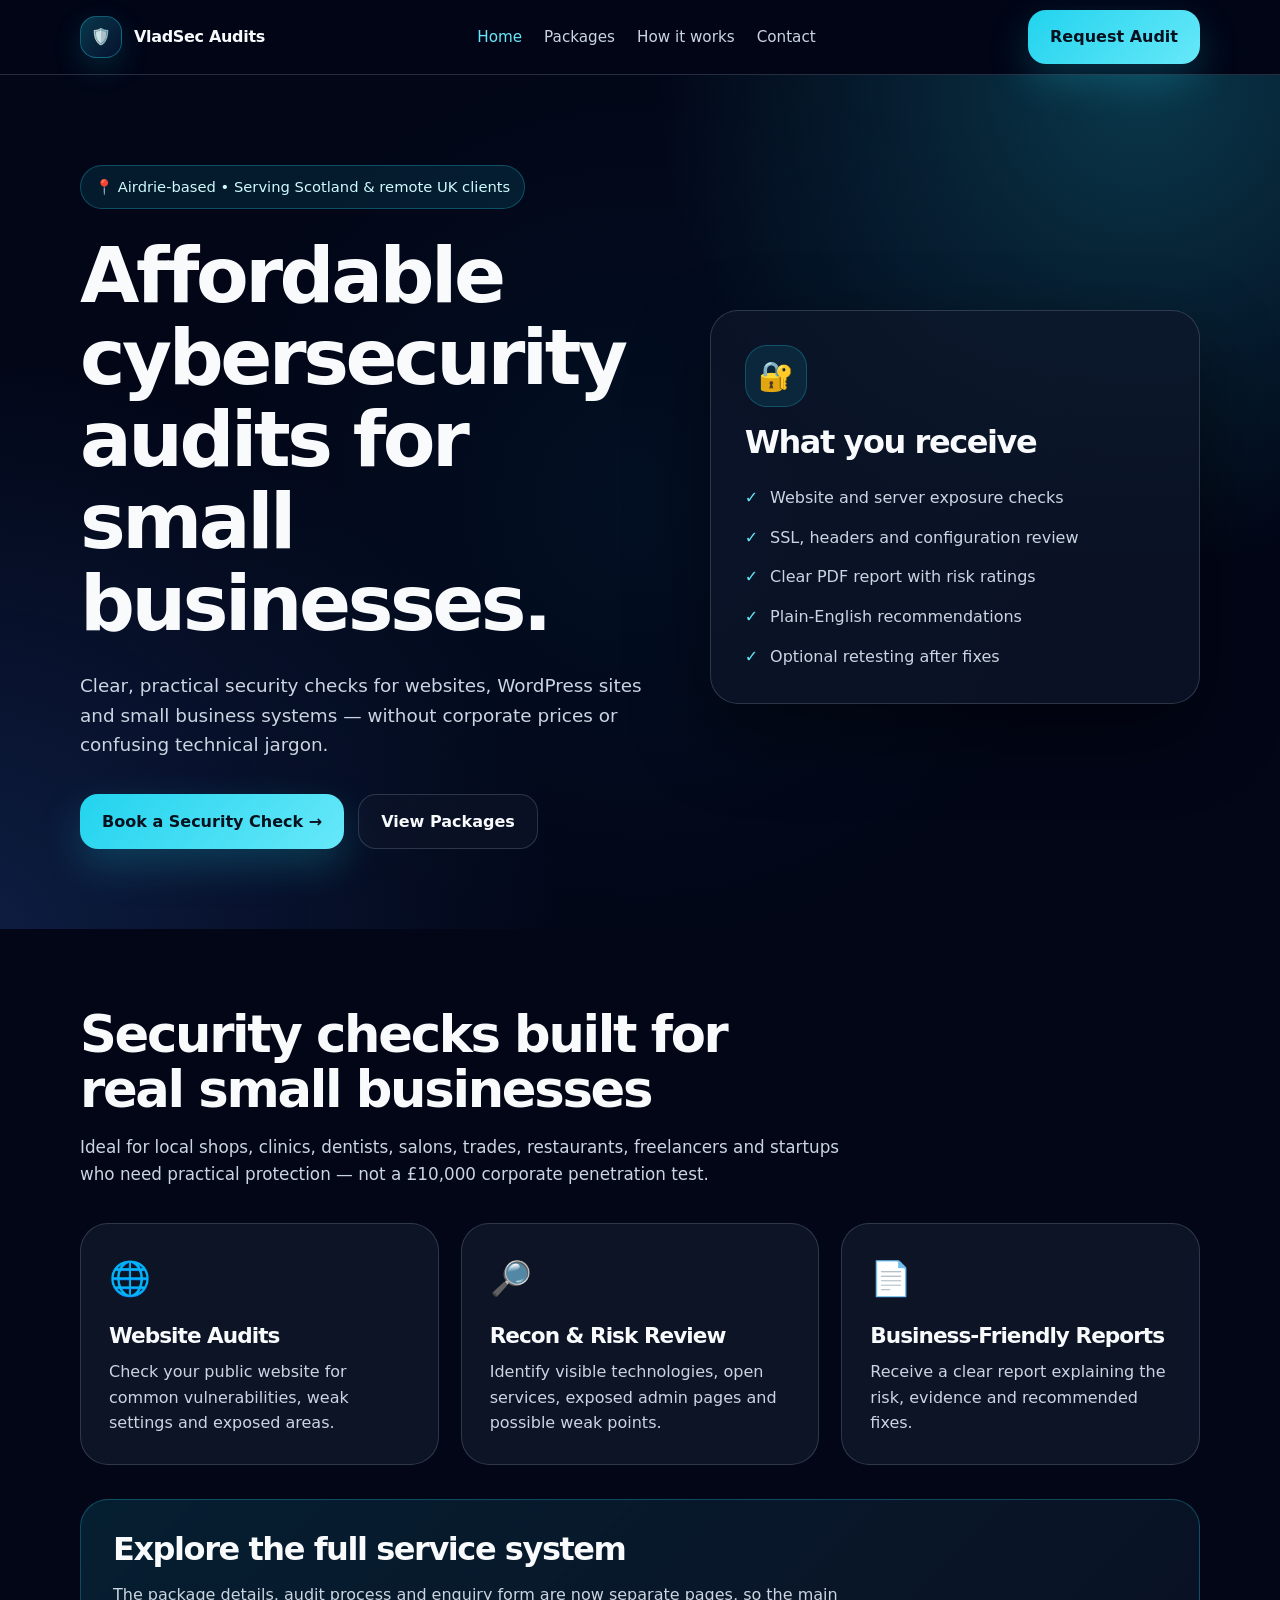
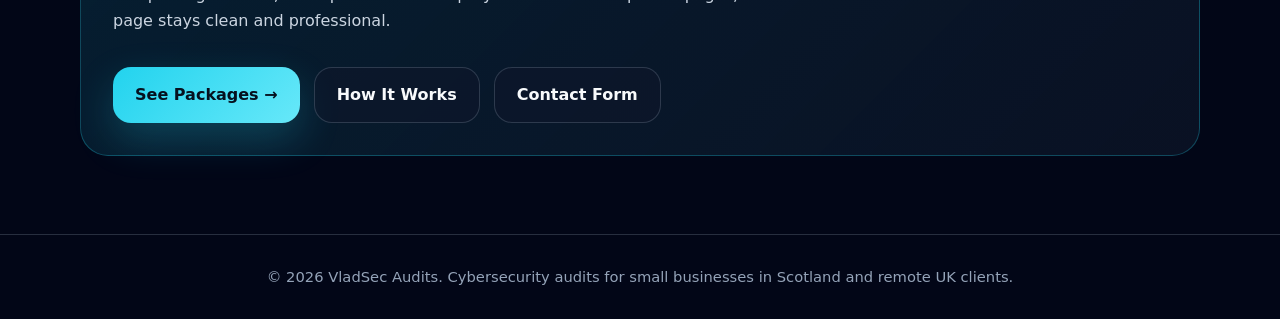
==== index.html @ 3a075dd9 "Add files via upload" ====
<!DOCTYPE html>
<html lang="en">
<head>
  <meta charset="UTF-8" />
  <meta name="viewport" content="width=device-width, initial-scale=1.0" />
  <title>VladSec Audits | Cybersecurity Audits for Small Businesses</title>
  <link rel="stylesheet" href="styles.css" />
</head>
<body>
  
<header>
  <div class="container nav">
    <a href="index.html" class="brand">
      <span class="logo">🛡️</span>
      <span>VladSec Audits</span>
    </a>
    <nav class="nav-links">
      <a href="index.html" class="active">Home</a>
      <a href="packages.html" class="">Packages</a>
      <a href="process.html" class="">How it works</a>
      <a href="contact.html" class="">Contact</a>
    </nav>
    <a class="btn btn-primary" href="contact.html">Request Audit</a>
  </div>
</header>

  <main>
    <section class="hero">
      <div class="container hero-grid">
        <div>
          <div class="badge">📍 Airdrie-based • Serving Scotland & remote UK clients</div>
          <h1>Affordable cybersecurity audits for small businesses.</h1>
          <p>
            Clear, practical security checks for websites, WordPress sites and small business systems —
            without corporate prices or confusing technical jargon.
          </p>
          <div class="hero-actions">
            <a class="btn btn-primary" href="contact.html">Book a Security Check →</a>
            <a class="btn btn-ghost" href="packages.html">View Packages</a>
          </div>
        </div>

        <div class="hero-card">
          <div class="icon-box">🔐</div>
          <h2 style="font-size: 2rem; margin-top: 18px;">What you receive</h2>
          <div class="check-list">
            <div class="check"><span>✓</span><span>Website and server exposure checks</span></div>
            <div class="check"><span>✓</span><span>SSL, headers and configuration review</span></div>
            <div class="check"><span>✓</span><span>Clear PDF report with risk ratings</span></div>
            <div class="check"><span>✓</span><span>Plain-English recommendations</span></div>
            <div class="check"><span>✓</span><span>Optional retesting after fixes</span></div>
          </div>
        </div>
      </div>
    </section>

    <section>
      <div class="container">
        <div class="section-intro">
          <h2>Security checks built for real small businesses</h2>
          <p>
            Ideal for local shops, clinics, dentists, salons, trades, restaurants, freelancers and startups
            who need practical protection — not a £10,000 corporate penetration test.
          </p>
        </div>

        <div class="grid-3">
          <div class="card">
            <div class="emoji">🌐</div>
            <h3>Website Audits</h3>
            <p>Check your public website for common vulnerabilities, weak settings and exposed areas.</p>
          </div>
          <div class="card">
            <div class="emoji">🔎</div>
            <h3>Recon & Risk Review</h3>
            <p>Identify visible technologies, open services, exposed admin pages and possible weak points.</p>
          </div>
          <div class="card">
            <div class="emoji">📄</div>
            <h3>Business-Friendly Reports</h3>
            <p>Receive a clear report explaining the risk, evidence and recommended fixes.</p>
          </div>
        </div>

        <div class="cta-box">
          <h2 style="font-size: 2rem;">Explore the full service system</h2>
          <p style="color: var(--muted); max-width: 760px;">
            The package details, audit process and enquiry form are now separate pages, so the main page stays clean and professional.
          </p>
          <div class="hero-actions">
            <a class="btn btn-primary" href="packages.html">See Packages →</a>
            <a class="btn btn-ghost" href="process.html">How It Works</a>
            <a class="btn btn-ghost" href="contact.html">Contact Form</a>
          </div>
        </div>
      </div>
    </section>
  </main>
  
<footer>
  <div class="container">
    © 2026 VladSec Audits. Cybersecurity audits for small businesses in Scotland and remote UK clients.
  </div>
</footer>

</body>
</html>
---- styles.css ----
:root {
  --bg: #020617;
  --panel: #0f172a;
  --panel-2: #111827;
  --text: #f8fafc;
  --muted: #cbd5e1;
  --soft: #94a3b8;
  --cyan: #22d3ee;
  --cyan-2: #67e8f9;
  --border: rgba(148, 163, 184, 0.25);
  --shadow: 0 30px 80px rgba(0, 0, 0, 0.45);
  --radius: 28px;
}

* { box-sizing: border-box; }

html { scroll-behavior: smooth; }

body {
  margin: 0;
  font-family: Inter, ui-sans-serif, system-ui, -apple-system, BlinkMacSystemFont, "Segoe UI", sans-serif;
  background: var(--bg);
  color: var(--text);
  line-height: 1.6;
  overflow-x: hidden;
}

a { color: inherit; text-decoration: none; }

.container {
  width: min(1120px, calc(100% - 40px));
  margin: 0 auto;
}

header {
  position: sticky;
  top: 0;
  z-index: 50;
  backdrop-filter: blur(18px);
  background: rgba(2, 6, 23, 0.88);
  border-bottom: 1px solid var(--border);
}

.nav {
  min-height: 74px;
  display: flex;
  align-items: center;
  justify-content: space-between;
  gap: 24px;
}

.brand {
  display: flex;
  align-items: center;
  gap: 12px;
  font-weight: 800;
  letter-spacing: -0.02em;
  white-space: nowrap;
}

.logo {
  width: 42px;
  height: 42px;
  border-radius: 16px;
  display: grid;
  place-items: center;
  background: linear-gradient(135deg, rgba(34, 211, 238, .25), rgba(59, 130, 246, .1));
  border: 1px solid rgba(34, 211, 238, .35);
  box-shadow: 0 10px 30px rgba(34, 211, 238, .16);
}

.nav-links {
  display: flex;
  align-items: center;
  gap: 22px;
  color: var(--muted);
  font-size: 0.95rem;
}

.nav-links a {
  padding: 8px 0;
}

.nav-links a:hover,
.nav-links a.active { color: var(--cyan-2); }

.btn {
  display: inline-flex;
  align-items: center;
  justify-content: center;
  gap: 10px;
  border: 0;
  border-radius: 18px;
  padding: 14px 22px;
  font-weight: 750;
  cursor: pointer;
  transition: transform .18s ease, box-shadow .18s ease, background .18s ease;
}

.btn:hover { transform: translateY(-2px); }

.btn-primary {
  color: #06111f;
  background: linear-gradient(135deg, var(--cyan), var(--cyan-2));
  box-shadow: 0 16px 40px rgba(34, 211, 238, .22);
}

.btn-ghost {
  color: var(--text);
  border: 1px solid var(--border);
  background: rgba(15, 23, 42, .55);
}

.hero {
  position: relative;
  overflow: hidden;
  padding: 90px 0 80px;
}

.hero::before,
.page-hero::before {
  content: "";
  position: absolute;
  inset: -20%;
  background:
    radial-gradient(circle at 78% 15%, rgba(34, 211, 238, .24), transparent 28%),
    radial-gradient(circle at 12% 88%, rgba(59, 130, 246, .20), transparent 32%),
    radial-gradient(circle at 50% 50%, rgba(14, 165, 233, .06), transparent 42%);
  pointer-events: none;
}

.hero-grid {
  position: relative;
  display: grid;
  grid-template-columns: 1.08fr .92fr;
  gap: 54px;
  align-items: center;
}

.badge {
  display: inline-flex;
  align-items: center;
  gap: 9px;
  padding: 9px 14px;
  border-radius: 999px;
  background: rgba(34, 211, 238, .10);
  border: 1px solid rgba(34, 211, 238, .28);
  color: #cffafe;
  font-size: .92rem;
  margin-bottom: 26px;
}

h1, h2, h3 {
  margin: 0;
  line-height: 1.07;
  letter-spacing: -0.045em;
}

h1 { font-size: clamp(2.6rem, 6vw, 5.3rem); max-width: 780px; }
h2 { font-size: clamp(2rem, 4vw, 3.2rem); }
h3 { font-size: 1.35rem; }

.hero p,
.page-hero p {
  color: var(--muted);
  margin: 26px 0 0;
  font-size: 1.15rem;
  max-width: 680px;
}

.hero-actions {
  margin-top: 34px;
  display: flex;
  flex-wrap: wrap;
  gap: 14px;
}

.hero-card, .card, .price-card, .step-card, .trust-card, .form-card {
  border: 1px solid var(--border);
  background: rgba(15, 23, 42, .72);
  border-radius: var(--radius);
  box-shadow: var(--shadow);
}

.hero-card { padding: 34px; }

.icon-box {
  width: 62px;
  height: 62px;
  border-radius: 22px;
  display: grid;
  place-items: center;
  background: rgba(34, 211, 238, .10);
  border: 1px solid rgba(34, 211, 238, .25);
  font-size: 1.8rem;
}

.check-list {
  margin-top: 26px;
  display: grid;
  gap: 14px;
  color: var(--muted);
}

.check {
  display: flex;
  gap: 12px;
  align-items: flex-start;
}

.check span:first-child {
  color: var(--cyan-2);
  font-weight: 900;
}

section { padding: 78px 0; }

.page-hero {
  position: relative;
  overflow: hidden;
  padding: 82px 0 56px;
}

.page-hero .container { position: relative; }

.section-intro {
  max-width: 760px;
  margin-bottom: 36px;
}

.section-intro p,
.center p {
  color: var(--muted);
  font-size: 1.05rem;
}

.grid-3 {
  display: grid;
  grid-template-columns: repeat(3, 1fr);
  gap: 22px;
}

.card {
  padding: 28px;
  background: rgba(15, 23, 42, .88);
  box-shadow: none;
}

.card .emoji { font-size: 2.1rem; margin-bottom: 18px; }

.card p, .price-card p, .step-card p, .trust-card p {
  color: var(--muted);
  margin: 12px 0 0;
}

.band {
  background: rgba(15, 23, 42, .55);
  border-top: 1px solid rgba(148, 163, 184, .12);
  border-bottom: 1px solid rgba(148, 163, 184, .12);
}

.center { text-align: center; }

.pricing {
  margin-top: 40px;
  display: grid;
  grid-template-columns: repeat(3, 1fr);
  gap: 22px;
  align-items: stretch;
}

.price-card {
  padding: 30px;
  box-shadow: none;
  position: relative;
}

.price-card.featured {
  background: rgba(30, 41, 59, .95);
  border-color: rgba(34, 211, 238, .55);
  transform: translateY(-10px);
}

.pill {
  display: inline-block;
  border-radius: 999px;
  padding: 7px 11px;
  font-size: .78rem;
  font-weight: 800;
  color: #06111f;
  background: var(--cyan-2);
  margin-bottom: 16px;
}

.price {
  color: var(--cyan-2);
  font-size: 2.15rem;
  font-weight: 900;
  letter-spacing: -0.05em;
  margin-top: 10px;
}

.included {
  margin-top: 24px;
  display: grid;
  gap: 12px;
  color: var(--muted);
}

.process-grid {
  margin-top: 36px;
  display: grid;
  grid-template-columns: repeat(4, 1fr);
  gap: 18px;
}

.step-card {
  padding: 24px;
  box-shadow: none;
  background: rgba(15, 23, 42, .88);
}

.number {
  width: 42px;
  height: 42px;
  border-radius: 999px;
  display: grid;
  place-items: center;
  background: var(--cyan-2);
  color: #06111f;
  font-weight: 900;
  margin-bottom: 18px;
}

.trust-grid {
  display: grid;
  grid-template-columns: 1fr 1fr;
  gap: 42px;
  align-items: center;
}

.mini-grid {
  display: grid;
  grid-template-columns: 1fr 1fr;
  gap: 14px;
}

.trust-card {
  padding: 22px;
  box-shadow: none;
  background: rgba(2, 6, 23, .72);
}

.trust-card .emoji { font-size: 1.65rem; margin-bottom: 10px; }

.form-card {
  padding: 32px;
  max-width: 760px;
  margin: 0 auto;
  background: rgba(15, 23, 42, .88);
  box-shadow: none;
}

form { display: grid; gap: 18px; }

label {
  display: block;
  font-weight: 750;
  margin-bottom: 7px;
}

input, select, textarea {
  width: 100%;
  border-radius: 16px;
  border: 1px solid var(--border);
  background: rgba(2, 6, 23, .72);
  color: var(--text);
  padding: 14px 15px;
  font: inherit;
  outline: none;
}

textarea { min-height: 140px; resize: vertical; }

input:focus, select:focus, textarea:focus {
  border-color: rgba(34, 211, 238, .65);
  box-shadow: 0 0 0 4px rgba(34, 211, 238, .10);
}

.form-note { color: var(--soft); font-size: .92rem; }

.cta-box {
  border: 1px solid rgba(34, 211, 238, .28);
  background: linear-gradient(135deg, rgba(34, 211, 238, .12), rgba(15, 23, 42, .65));
  border-radius: var(--radius);
  padding: 32px;
  margin-top: 34px;
}

footer {
  border-top: 1px solid var(--border);
  padding: 30px 0;
  color: var(--soft);
  text-align: center;
  font-size: .92rem;
}

/* Tablet */
@media (max-width: 900px) {
  .hero-grid, .trust-grid { grid-template-columns: 1fr; }
  .grid-3, .pricing, .process-grid { grid-template-columns: 1fr; }
  .price-card.featured { transform: none; }

  .nav {
    flex-wrap: wrap;
    padding: 14px 0;
    gap: 12px;
  }

  .nav-links {
    order: 3;
    width: 100%;
    justify-content: space-between;
    gap: 8px;
    overflow-x: auto;
    padding: 6px 0 2px;
    scrollbar-width: none;
  }

  .nav-links::-webkit-scrollbar {
    display: none;
  }

  .nav-links a {
    flex: 0 0 auto;
    padding: 8px 10px;
    border: 1px solid rgba(148, 163, 184, .18);
    border-radius: 999px;
    background: rgba(15, 23, 42, .55);
    font-size: .9rem;
  }
}

/* Mobile */
@media (max-width: 560px) {
  .container { width: min(100% - 28px, 1120px); }

  .nav {
    align-items: flex-start;
  }

  .brand {
    font-size: 1rem;
  }

  .logo {
    width: 38px;
    height: 38px;
    border-radius: 14px;
  }

  .nav > .btn {
    display: inline-flex;
    padding: 10px 13px;
    border-radius: 14px;
    font-size: .82rem;
  }

  .nav-links {
    justify-content: flex-start;
  }

  .hero {
    padding: 52px 0 58px;
  }

  .page-hero {
    padding: 48px 0 34px;
  }

  h1 {
    font-size: clamp(2.25rem, 12vw, 3.35rem);
    line-height: 1.08;
  }

  h2 {
    font-size: clamp(1.75rem, 8vw, 2.45rem);
  }

  .hero p,
  .page-hero p {
    font-size: 1rem;
  }

  .badge {
    font-size: .9rem;
    border-radius: 22px;
  }

  .hero-card, .form-card, .cta-box {
    padding: 24px;
  }

  .mini-grid { grid-template-columns: 1fr; }

  .hero-actions {
    flex-direction: column;
  }

  .hero-actions .btn {
    width: 100%;
  }

  section {
    padding: 54px 0;
  }

  .price-card, .card, .step-card {
    padding: 24px;
  }
}
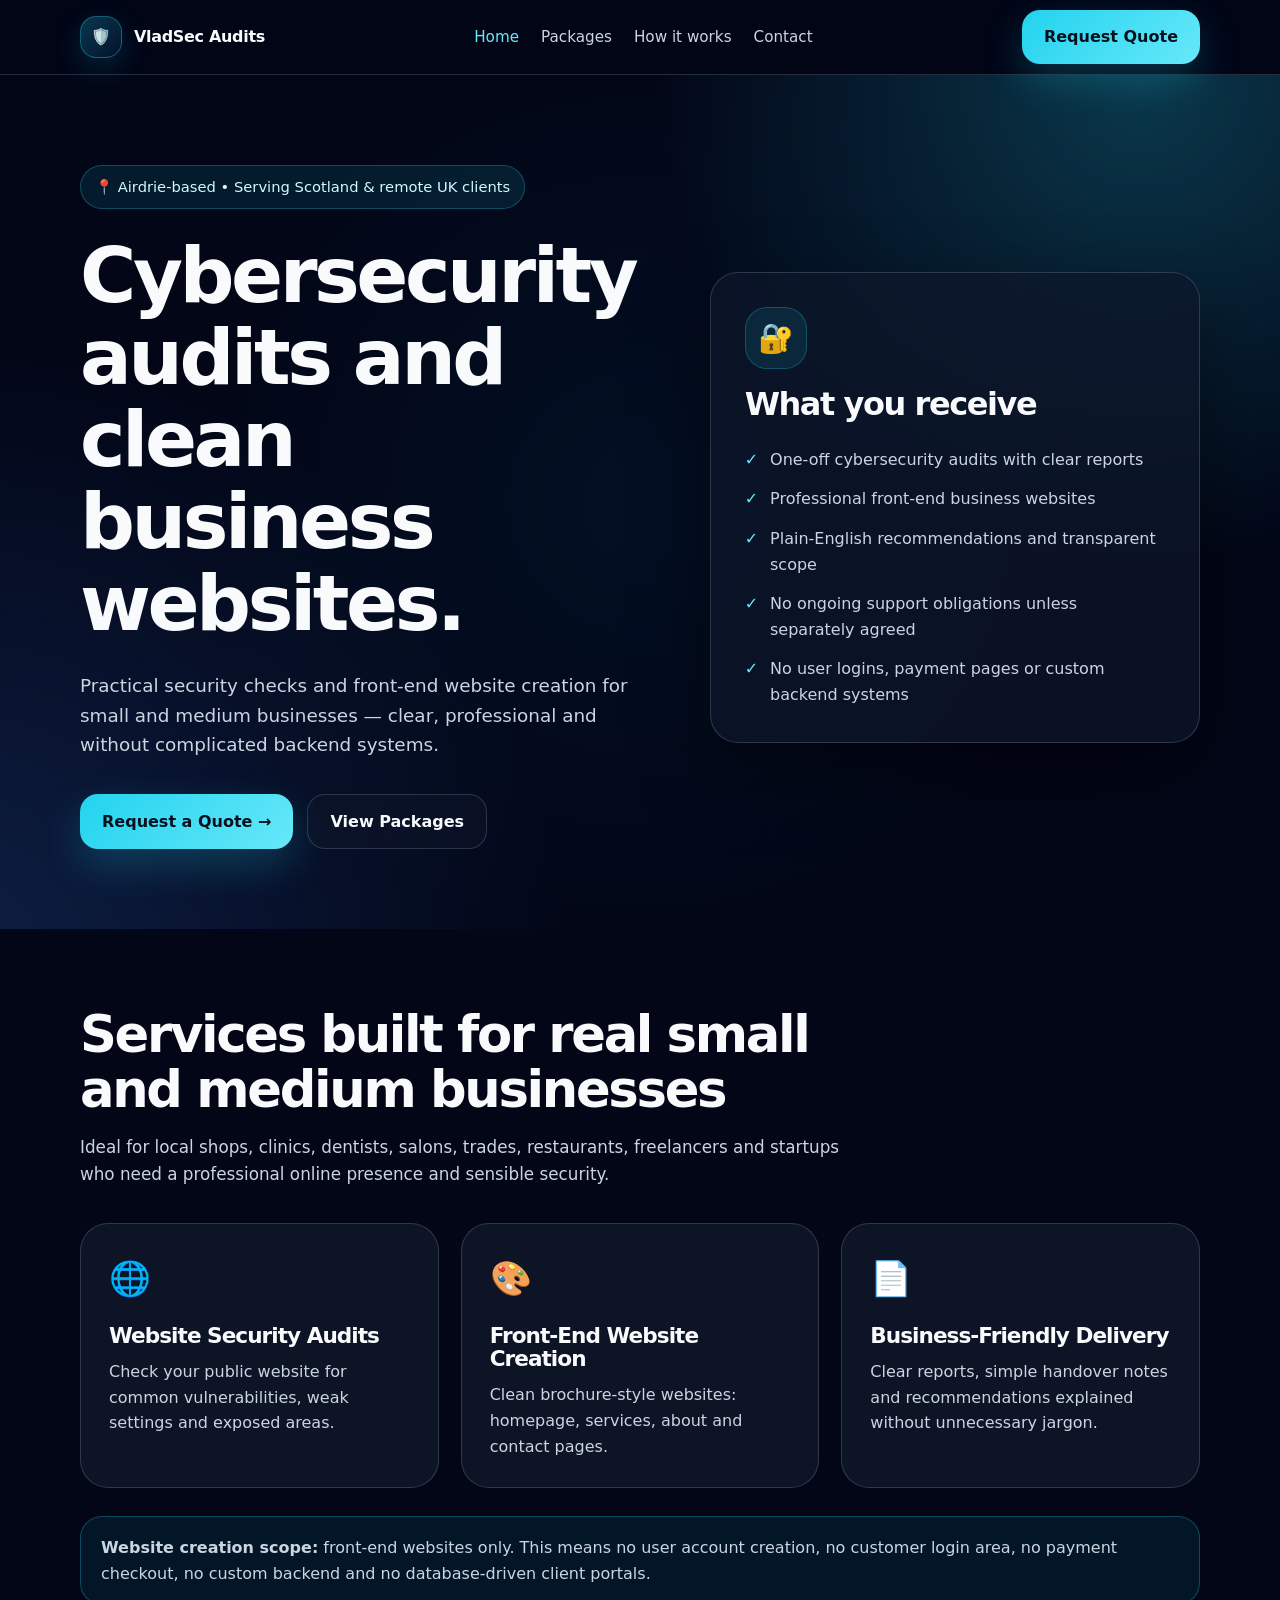
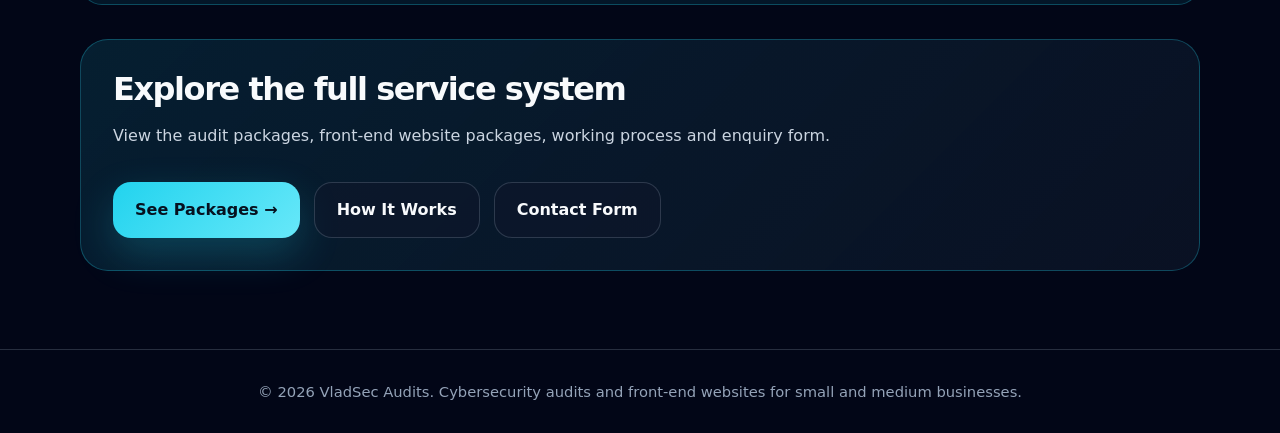
==== commit 90f1254c: "Add files via upload" ====
--- a/index.html
+++ b/index.html
@@ -3,7 +3,7 @@
 <head>
   <meta charset="UTF-8" />
   <meta name="viewport" content="width=device-width, initial-scale=1.0" />
-  <title>VladSec Audits | Cybersecurity Audits for Small Businesses</title>
+  <title>VladSec Audits | Cybersecurity Audits & Front-End Websites</title>
   <link rel="stylesheet" href="styles.css" />
 </head>
 <body>
@@ -20,7 +20,7 @@
       <a href="process.html" class="">How it works</a>
       <a href="contact.html" class="">Contact</a>
     </nav>
-    <a class="btn btn-primary" href="contact.html">Request Audit</a>
+    <a class="btn btn-primary" href="contact.html">Request Quote</a>
   </div>
 </header>
 
@@ -29,13 +29,13 @@
       <div class="container hero-grid">
         <div>
           <div class="badge">📍 Airdrie-based • Serving Scotland & remote UK clients</div>
-          <h1>Affordable cybersecurity audits for small businesses.</h1>
+          <h1>Cybersecurity audits and clean business websites.</h1>
           <p>
-            Clear, practical security checks for websites, WordPress sites and small business systems —
-            without corporate prices or confusing technical jargon.
+            Practical security checks and front-end website creation for small and medium businesses —
+            clear, professional and without complicated backend systems.
           </p>
           <div class="hero-actions">
-            <a class="btn btn-primary" href="contact.html">Book a Security Check →</a>
+            <a class="btn btn-primary" href="contact.html">Request a Quote →</a>
             <a class="btn btn-ghost" href="packages.html">View Packages</a>
           </div>
         </div>
@@ -44,11 +44,11 @@
           <div class="icon-box">🔐</div>
           <h2 style="font-size: 2rem; margin-top: 18px;">What you receive</h2>
           <div class="check-list">
-            <div class="check"><span>✓</span><span>Website and server exposure checks</span></div>
-            <div class="check"><span>✓</span><span>SSL, headers and configuration review</span></div>
-            <div class="check"><span>✓</span><span>Clear PDF report with risk ratings</span></div>
-            <div class="check"><span>✓</span><span>Plain-English recommendations</span></div>
-            <div class="check"><span>✓</span><span>Optional retesting after fixes</span></div>
+            <div class="check"><span>✓</span><span>One-off cybersecurity audits with clear reports</span></div>
+            <div class="check"><span>✓</span><span>Professional front-end business websites</span></div>
+            <div class="check"><span>✓</span><span>Plain-English recommendations and transparent scope</span></div>
+            <div class="check"><span>✓</span><span>No ongoing support obligations unless separately agreed</span></div>
+            <div class="check"><span>✓</span><span>No user logins, payment pages or custom backend systems</span></div>
           </div>
         </div>
       </div>
@@ -57,35 +57,40 @@
     <section>
       <div class="container">
         <div class="section-intro">
-          <h2>Security checks built for real small businesses</h2>
+          <h2>Services built for real small and medium businesses</h2>
           <p>
             Ideal for local shops, clinics, dentists, salons, trades, restaurants, freelancers and startups
-            who need practical protection — not a £10,000 corporate penetration test.
+            who need a professional online presence and sensible security.
           </p>
         </div>
 
         <div class="grid-3">
           <div class="card">
             <div class="emoji">🌐</div>
-            <h3>Website Audits</h3>
+            <h3>Website Security Audits</h3>
             <p>Check your public website for common vulnerabilities, weak settings and exposed areas.</p>
           </div>
           <div class="card">
-            <div class="emoji">🔎</div>
-            <h3>Recon & Risk Review</h3>
-            <p>Identify visible technologies, open services, exposed admin pages and possible weak points.</p>
+            <div class="emoji">🎨</div>
+            <h3>Front-End Website Creation</h3>
+            <p>Clean brochure-style websites: homepage, services, about and contact pages.</p>
           </div>
           <div class="card">
             <div class="emoji">📄</div>
-            <h3>Business-Friendly Reports</h3>
-            <p>Receive a clear report explaining the risk, evidence and recommended fixes.</p>
+            <h3>Business-Friendly Delivery</h3>
+            <p>Clear reports, simple handover notes and recommendations explained without unnecessary jargon.</p>
           </div>
+        </div>
+
+        <div class="notice">
+          <strong>Website creation scope:</strong> front-end websites only. This means no user account creation, no customer login area,
+          no payment checkout, no custom backend and no database-driven client portals.
         </div>
 
         <div class="cta-box">
           <h2 style="font-size: 2rem;">Explore the full service system</h2>
           <p style="color: var(--muted); max-width: 760px;">
-            The package details, audit process and enquiry form are now separate pages, so the main page stays clean and professional.
+            View the audit packages, front-end website packages, working process and enquiry form.
           </p>
           <div class="hero-actions">
             <a class="btn btn-primary" href="packages.html">See Packages →</a>
@@ -99,7 +104,7 @@
   
 <footer>
   <div class="container">
-    © 2026 VladSec Audits. Cybersecurity audits for small businesses in Scotland and remote UK clients.
+    © 2026 VladSec Audits. Cybersecurity audits and front-end websites for small and medium businesses.
   </div>
 </footer>
 
--- a/styles.css
+++ b/styles.css
@@ -520,3 +520,21 @@
     padding: 24px;
   }
 }
+
+
+.grid-2 {
+  display: grid;
+  grid-template-columns: repeat(2, 1fr);
+  gap: 22px;
+}
+.notice {
+  border: 1px solid rgba(34, 211, 238, .28);
+  background: rgba(34, 211, 238, .08);
+  color: var(--muted);
+  border-radius: 22px;
+  padding: 18px 20px;
+  margin-top: 28px;
+}
+@media (max-width: 900px) {
+  .grid-2 { grid-template-columns: 1fr; }
+}
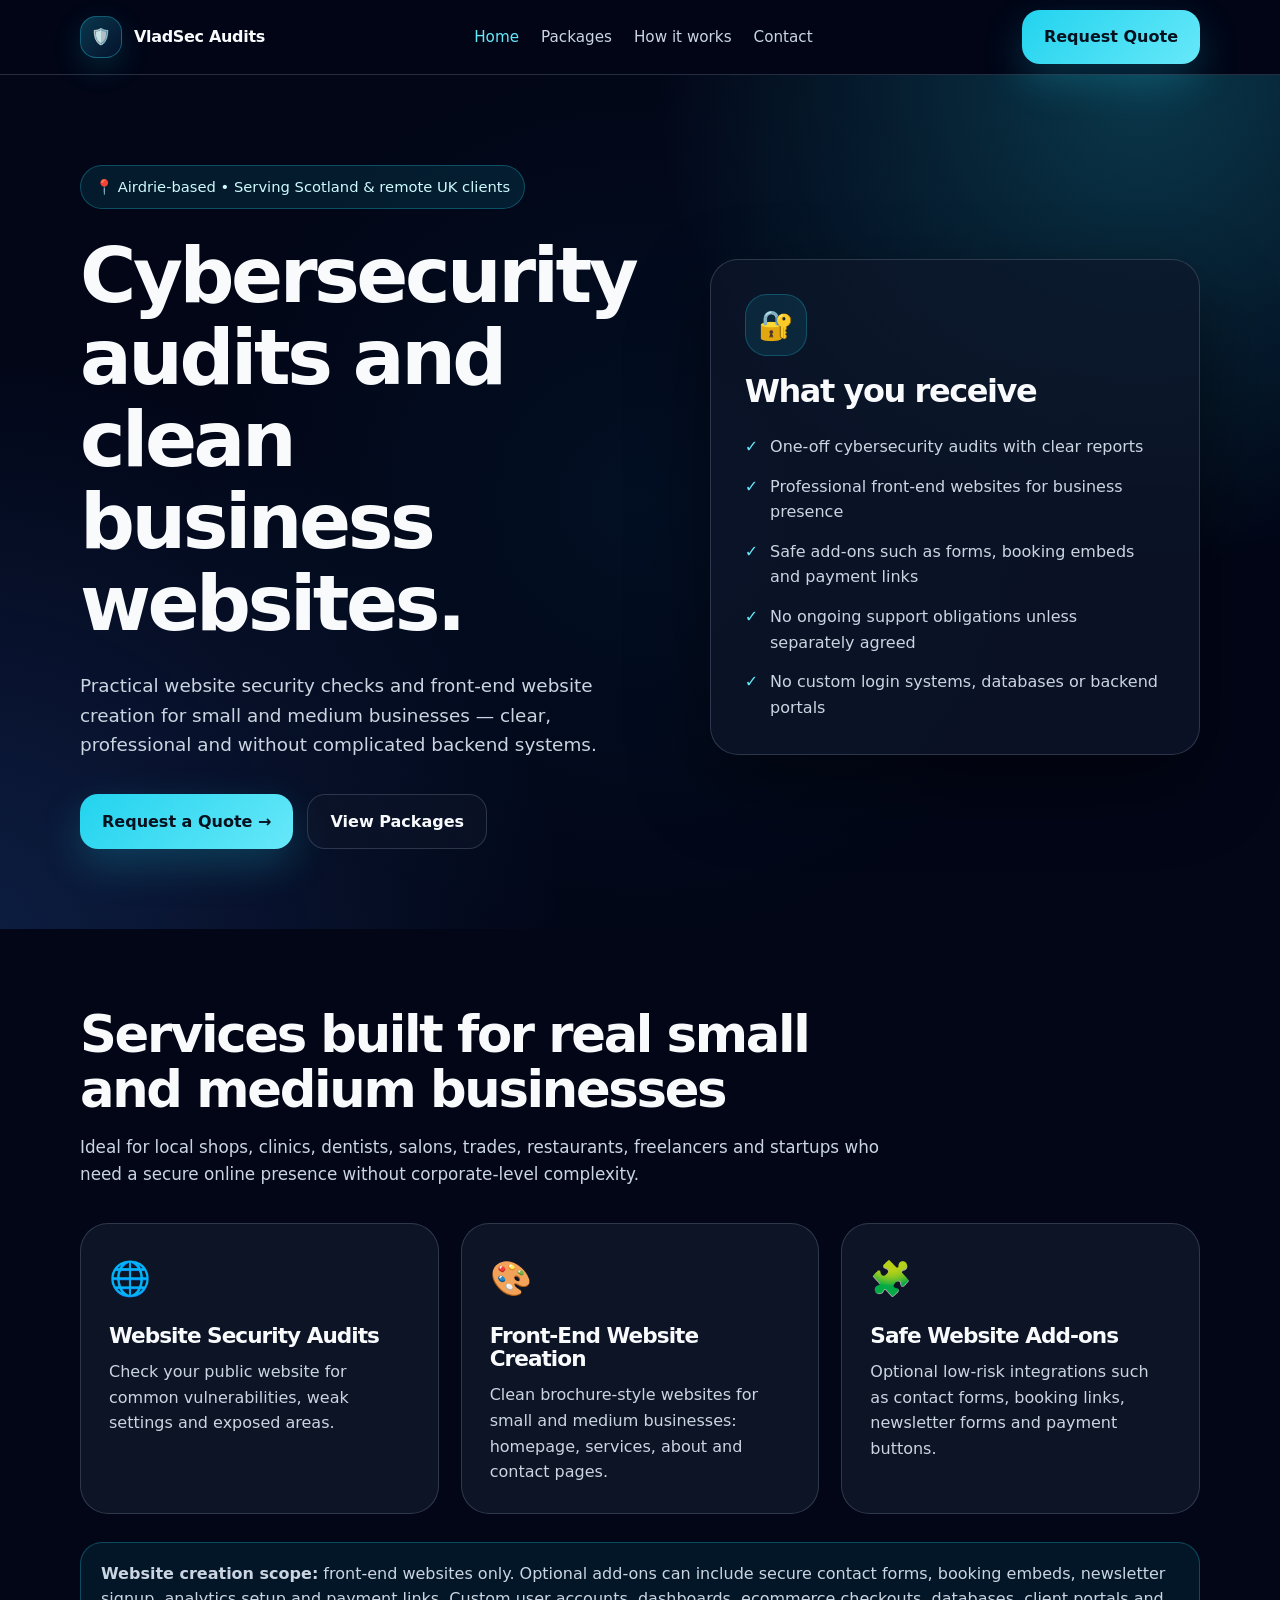
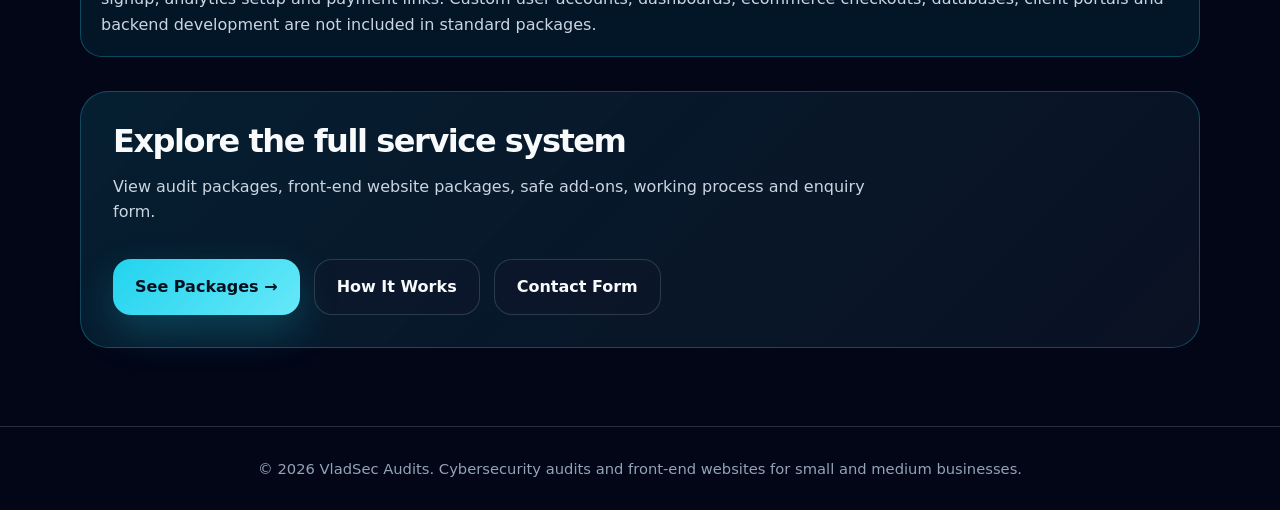
==== commit 62204299: "Add files via upload" ====
--- a/index.html
+++ b/index.html
@@ -7,8 +7,7 @@
   <link rel="stylesheet" href="styles.css" />
 </head>
 <body>
-  
-<header>
+  <header>
   <div class="container nav">
     <a href="index.html" class="brand">
       <span class="logo">🛡️</span>
@@ -31,7 +30,7 @@
           <div class="badge">📍 Airdrie-based • Serving Scotland & remote UK clients</div>
           <h1>Cybersecurity audits and clean business websites.</h1>
           <p>
-            Practical security checks and front-end website creation for small and medium businesses —
+            Practical website security checks and front-end website creation for small and medium businesses —
             clear, professional and without complicated backend systems.
           </p>
           <div class="hero-actions">
@@ -45,10 +44,10 @@
           <h2 style="font-size: 2rem; margin-top: 18px;">What you receive</h2>
           <div class="check-list">
             <div class="check"><span>✓</span><span>One-off cybersecurity audits with clear reports</span></div>
-            <div class="check"><span>✓</span><span>Professional front-end business websites</span></div>
-            <div class="check"><span>✓</span><span>Plain-English recommendations and transparent scope</span></div>
+            <div class="check"><span>✓</span><span>Professional front-end websites for business presence</span></div>
+            <div class="check"><span>✓</span><span>Safe add-ons such as forms, booking embeds and payment links</span></div>
             <div class="check"><span>✓</span><span>No ongoing support obligations unless separately agreed</span></div>
-            <div class="check"><span>✓</span><span>No user logins, payment pages or custom backend systems</span></div>
+            <div class="check"><span>✓</span><span>No custom login systems, databases or backend portals</span></div>
           </div>
         </div>
       </div>
@@ -60,7 +59,7 @@
           <h2>Services built for real small and medium businesses</h2>
           <p>
             Ideal for local shops, clinics, dentists, salons, trades, restaurants, freelancers and startups
-            who need a professional online presence and sensible security.
+            who need a secure online presence without corporate-level complexity.
           </p>
         </div>
 
@@ -73,24 +72,25 @@
           <div class="card">
             <div class="emoji">🎨</div>
             <h3>Front-End Website Creation</h3>
-            <p>Clean brochure-style websites: homepage, services, about and contact pages.</p>
+            <p>Clean brochure-style websites for small and medium businesses: homepage, services, about and contact pages.</p>
           </div>
           <div class="card">
-            <div class="emoji">📄</div>
-            <h3>Business-Friendly Delivery</h3>
-            <p>Clear reports, simple handover notes and recommendations explained without unnecessary jargon.</p>
+            <div class="emoji">🧩</div>
+            <h3>Safe Website Add-ons</h3>
+            <p>Optional low-risk integrations such as contact forms, booking links, newsletter forms and payment buttons.</p>
           </div>
         </div>
 
         <div class="notice">
-          <strong>Website creation scope:</strong> front-end websites only. This means no user account creation, no customer login area,
-          no payment checkout, no custom backend and no database-driven client portals.
+          <strong>Website creation scope:</strong> front-end websites only. Optional add-ons can include secure contact forms,
+          booking embeds, newsletter signup, analytics setup and payment links. Custom user accounts, dashboards, ecommerce checkouts,
+          databases, client portals and backend development are not included in standard packages.
         </div>
 
         <div class="cta-box">
           <h2 style="font-size: 2rem;">Explore the full service system</h2>
           <p style="color: var(--muted); max-width: 760px;">
-            View the audit packages, front-end website packages, working process and enquiry form.
+            View audit packages, front-end website packages, safe add-ons, working process and enquiry form.
           </p>
           <div class="hero-actions">
             <a class="btn btn-primary" href="packages.html">See Packages →</a>
@@ -101,8 +101,7 @@
       </div>
     </section>
   </main>
-  
-<footer>
+  <footer>
   <div class="container">
     © 2026 VladSec Audits. Cybersecurity audits and front-end websites for small and medium businesses.
   </div>
--- a/styles.css
+++ b/styles.css
@@ -1,4 +1,3 @@
-
 :root {
   --bg: #020617;
   --panel: #0f172a;
@@ -78,9 +77,7 @@
   font-size: 0.95rem;
 }
 
-.nav-links a {
-  padding: 8px 0;
-}
+.nav-links a { padding: 8px 0; }
 
 .nav-links a:hover,
 .nav-links a.active { color: var(--cyan-2); }
@@ -157,7 +154,7 @@
   letter-spacing: -0.045em;
 }
 
-h1 { font-size: clamp(2.6rem, 6vw, 5.3rem); max-width: 780px; }
+h1 { font-size: clamp(2.55rem, 6vw, 5.15rem); max-width: 820px; }
 h2 { font-size: clamp(2rem, 4vw, 3.2rem); }
 h3 { font-size: 1.35rem; }
 
@@ -166,7 +163,7 @@
   color: var(--muted);
   margin: 26px 0 0;
   font-size: 1.15rem;
-  max-width: 680px;
+  max-width: 720px;
 }
 
 .hero-actions {
@@ -176,7 +173,7 @@
   gap: 14px;
 }
 
-.hero-card, .card, .price-card, .step-card, .trust-card, .form-card {
+.hero-card, .card, .price-card, .step-card, .trust-card, .form-card, .addon-card {
   border: 1px solid var(--border);
   background: rgba(15, 23, 42, .72);
   border-radius: var(--radius);
@@ -225,7 +222,7 @@
 .page-hero .container { position: relative; }
 
 .section-intro {
-  max-width: 760px;
+  max-width: 820px;
   margin-bottom: 36px;
 }
 
@@ -233,6 +230,12 @@
 .center p {
   color: var(--muted);
   font-size: 1.05rem;
+}
+
+.grid-2 {
+  display: grid;
+  grid-template-columns: repeat(2, 1fr);
+  gap: 22px;
 }
 
 .grid-3 {
@@ -249,7 +252,7 @@
 
 .card .emoji { font-size: 2.1rem; margin-bottom: 18px; }
 
-.card p, .price-card p, .step-card p, .trust-card p {
+.card p, .price-card p, .step-card p, .trust-card p, .addon-card p {
   color: var(--muted);
   margin: 12px 0 0;
 }
@@ -308,6 +311,26 @@
   color: var(--muted);
 }
 
+.addon-grid {
+  display: grid;
+  grid-template-columns: repeat(4, 1fr);
+  gap: 18px;
+  margin-top: 34px;
+}
+
+.addon-card {
+  padding: 22px;
+  box-shadow: none;
+  background: rgba(2, 6, 23, .55);
+}
+
+.addon-price {
+  color: var(--cyan-2);
+  font-size: 1.35rem;
+  font-weight: 900;
+  margin-top: 10px;
+}
+
 .process-grid {
   margin-top: 36px;
   display: grid;
@@ -353,6 +376,15 @@
 }
 
 .trust-card .emoji { font-size: 1.65rem; margin-bottom: 10px; }
+
+.notice {
+  border: 1px solid rgba(34, 211, 238, .28);
+  background: rgba(34, 211, 238, .08);
+  color: var(--muted);
+  border-radius: 22px;
+  padding: 18px 20px;
+  margin-top: 28px;
+}
 
 .form-card {
   padding: 32px;
@@ -409,7 +441,7 @@
 /* Tablet */
 @media (max-width: 900px) {
   .hero-grid, .trust-grid { grid-template-columns: 1fr; }
-  .grid-3, .pricing, .process-grid { grid-template-columns: 1fr; }
+  .grid-2, .grid-3, .pricing, .process-grid, .addon-grid { grid-template-columns: 1fr; }
   .price-card.featured { transform: none; }
 
   .nav {
@@ -428,9 +460,7 @@
     scrollbar-width: none;
   }
 
-  .nav-links::-webkit-scrollbar {
-    display: none;
-  }
+  .nav-links::-webkit-scrollbar { display: none; }
 
   .nav-links a {
     flex: 0 0 auto;
@@ -446,13 +476,9 @@
 @media (max-width: 560px) {
   .container { width: min(100% - 28px, 1120px); }
 
-  .nav {
-    align-items: flex-start;
-  }
-
-  .brand {
-    font-size: 1rem;
-  }
+  .nav { align-items: flex-start; }
+
+  .brand { font-size: 1rem; }
 
   .logo {
     width: 38px;
@@ -467,74 +493,34 @@
     font-size: .82rem;
   }
 
-  .nav-links {
-    justify-content: flex-start;
-  }
-
-  .hero {
-    padding: 52px 0 58px;
-  }
-
-  .page-hero {
-    padding: 48px 0 34px;
-  }
+  .nav-links { justify-content: flex-start; }
+
+  .hero { padding: 52px 0 58px; }
+  .page-hero { padding: 48px 0 34px; }
 
   h1 {
     font-size: clamp(2.25rem, 12vw, 3.35rem);
     line-height: 1.08;
   }
 
-  h2 {
-    font-size: clamp(1.75rem, 8vw, 2.45rem);
-  }
-
-  .hero p,
-  .page-hero p {
-    font-size: 1rem;
-  }
+  h2 { font-size: clamp(1.75rem, 8vw, 2.45rem); }
+
+  .hero p, .page-hero p { font-size: 1rem; }
 
   .badge {
     font-size: .9rem;
     border-radius: 22px;
   }
 
-  .hero-card, .form-card, .cta-box {
-    padding: 24px;
-  }
+  .hero-card, .form-card, .cta-box { padding: 24px; }
 
   .mini-grid { grid-template-columns: 1fr; }
 
-  .hero-actions {
-    flex-direction: column;
-  }
-
-  .hero-actions .btn {
-    width: 100%;
-  }
-
-  section {
-    padding: 54px 0;
-  }
-
-  .price-card, .card, .step-card {
-    padding: 24px;
-  }
-}
-
-
-.grid-2 {
-  display: grid;
-  grid-template-columns: repeat(2, 1fr);
-  gap: 22px;
-}
-.notice {
-  border: 1px solid rgba(34, 211, 238, .28);
-  background: rgba(34, 211, 238, .08);
-  color: var(--muted);
-  border-radius: 22px;
-  padding: 18px 20px;
-  margin-top: 28px;
-}
-@media (max-width: 900px) {
-  .grid-2 { grid-template-columns: 1fr; }
-}
+  .hero-actions { flex-direction: column; }
+
+  .hero-actions .btn { width: 100%; }
+
+  section { padding: 54px 0; }
+
+  .price-card, .card, .step-card, .addon-card { padding: 24px; }
+}
